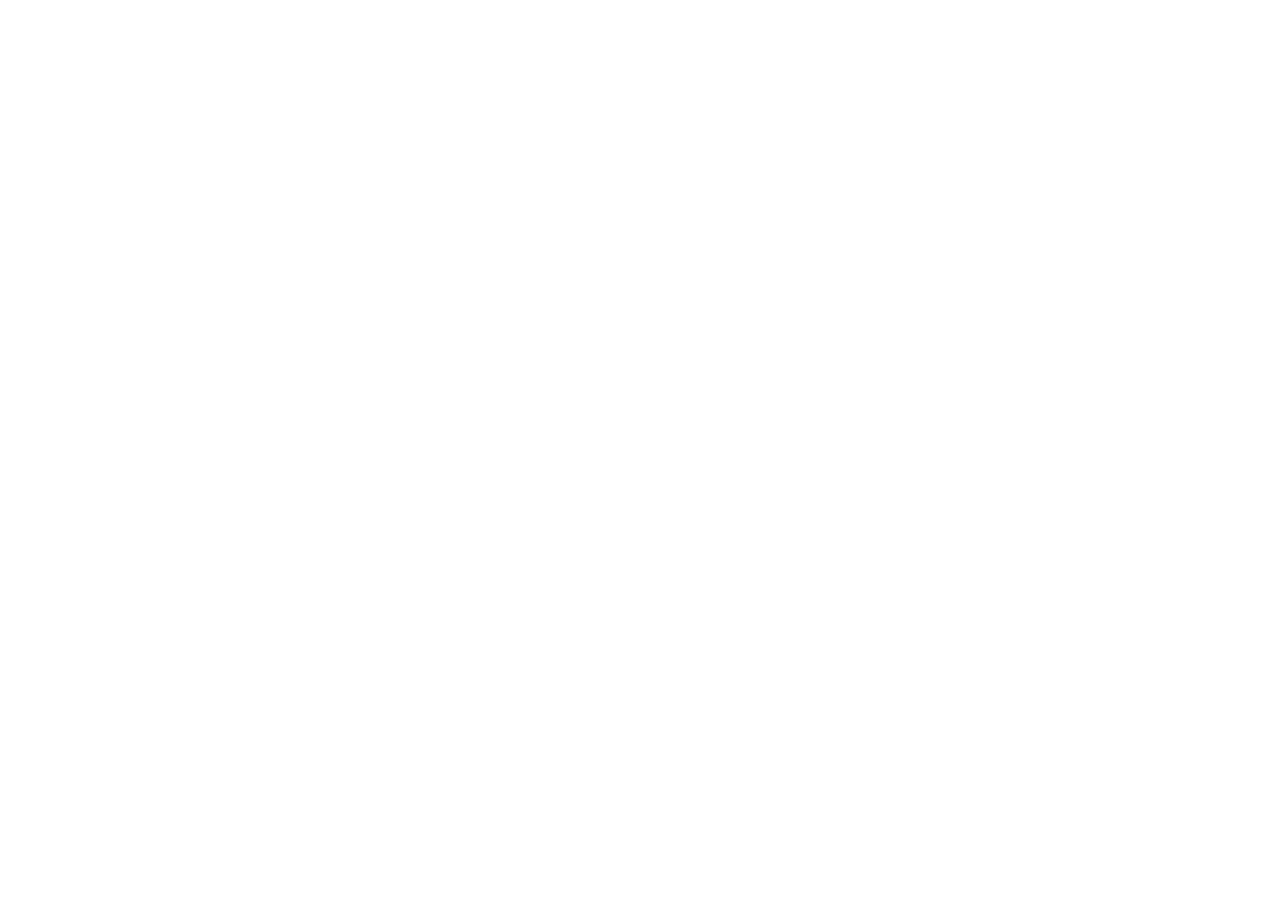
==== index.html @ 1d8d551d "First commit" ====
<!DOCTYPE html>
<html lang="en">
<head>
    <meta charset="UTF-8">
    <meta name="viewport" content="width=device-width, initial-scale=1.0">
    <meta name="author" content="Мамчук Анна">
    <title>Головна</title>
</head>
<body>
    
</body>
</html>
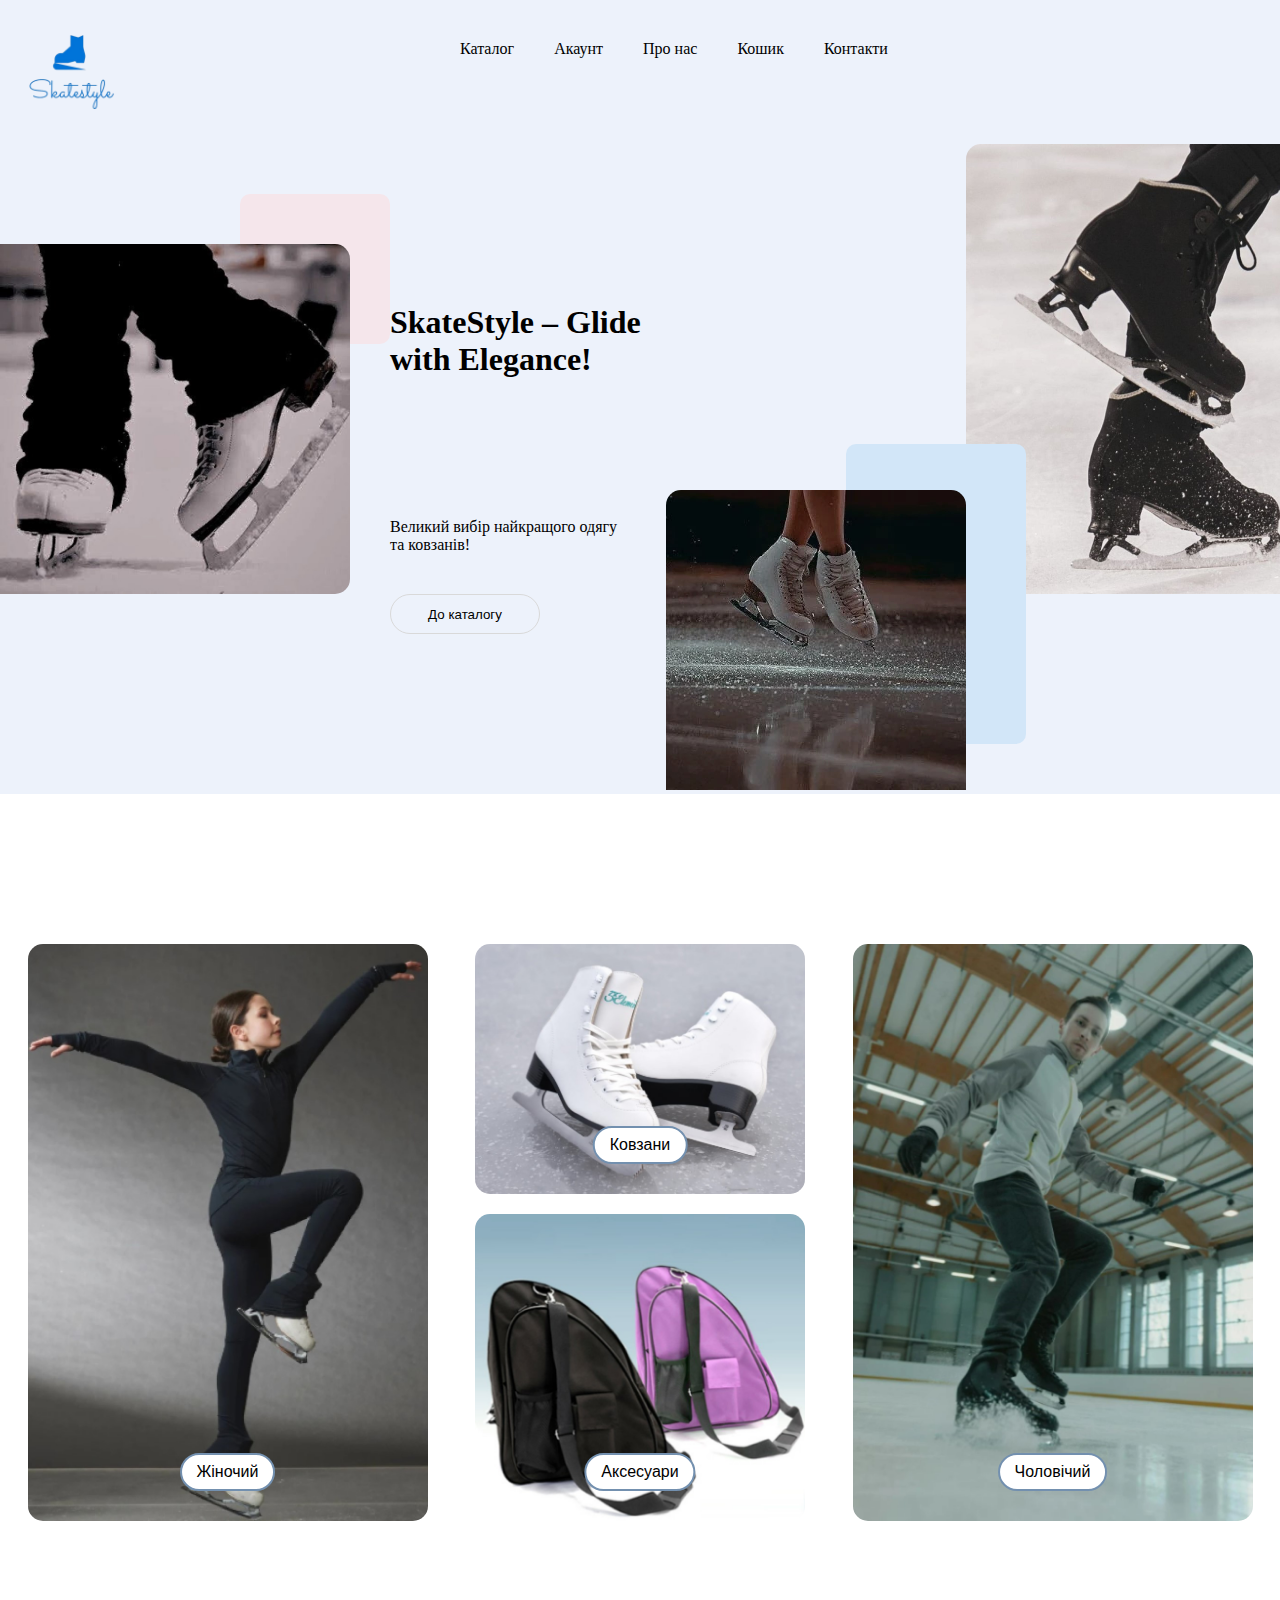
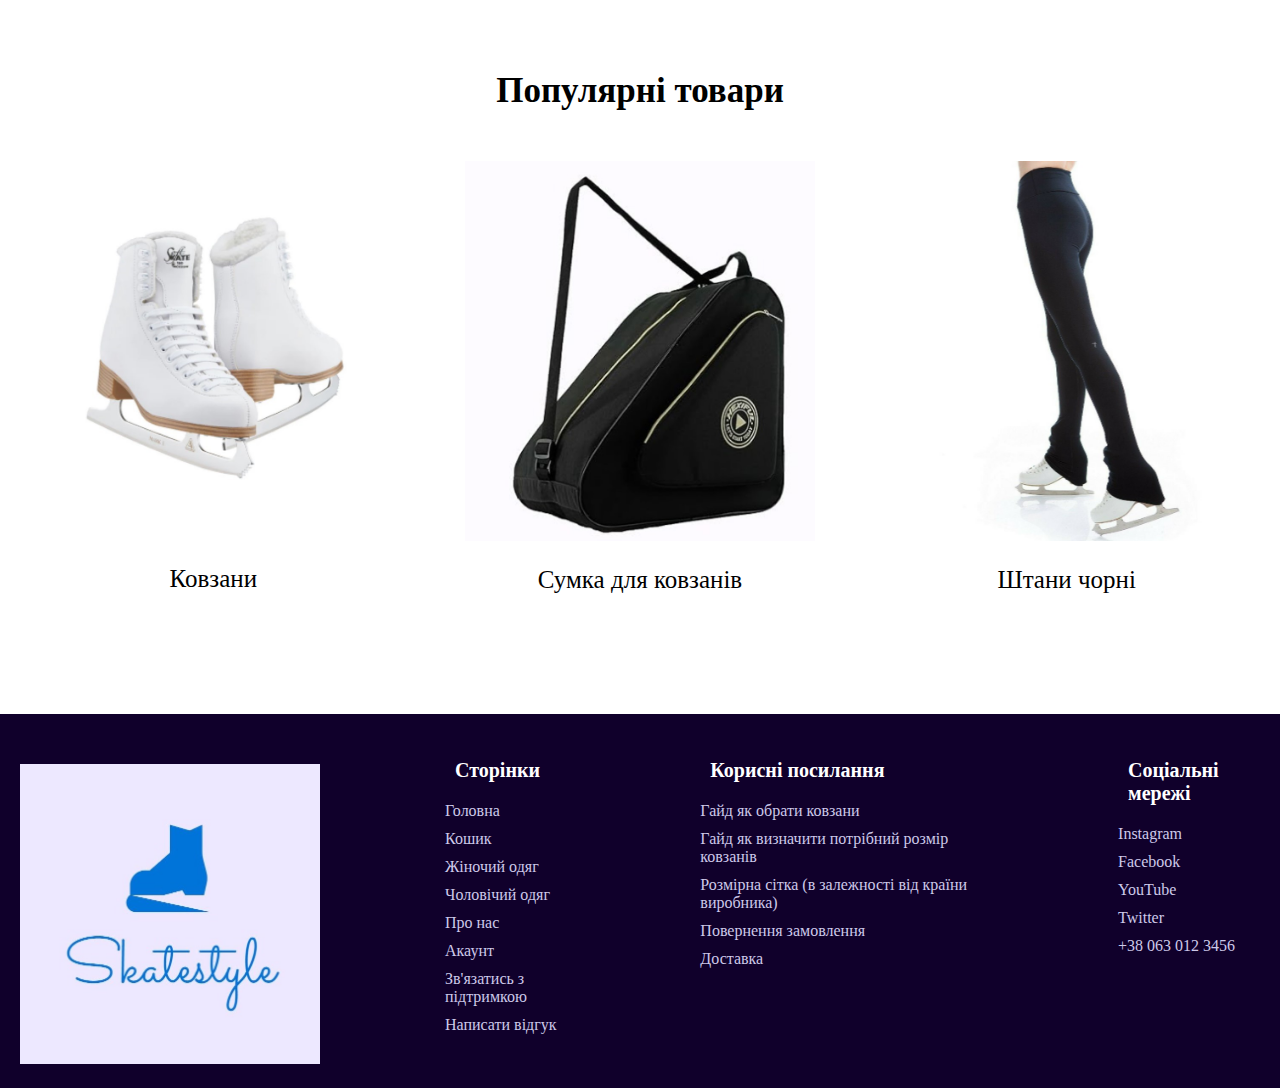
==== commit 2927bff2: "lab2" ====
--- a/index.html
+++ b/index.html
@@ -4,9 +4,152 @@
     <meta charset="UTF-8">
     <meta name="viewport" content="width=device-width, initial-scale=1.0">
     <meta name="author" content="Мамчук Анна">
-    <title>Головна</title>
+    <link rel="preconnect" href="https://fonts.googleapis.com">
+    <link rel="preconnect" href="https://fonts.gstatic.com" crossorigin>
+    <link href="https://fonts.googleapis.com/css2?family=Jacques+Francois&family=Lato:ital,wght@0,100;0,300;0,400;0,700;0,900;1,100;1,300;1,400;1,700;1,900&family=Montserrat:ital,wght@0,100..900;1,100..900&display=swap" rel="stylesheet">
+    <title>SkateStyle</title>
+    <link rel="stylesheet" href="styles/styleIndex.css">
 </head>
 <body>
-    
+    <header>
+        <section class="navbar">
+            <div class="logo">
+                <img src="images/logoRemoveBg.png" alt="">
+            </div>
+            <div class="nav-links">
+                <nav>
+                    <ul>
+                        <li><a href="shoppingPage.html">Каталог</a></li>
+                        <li><a href="account.html">Акаунт</a></li>
+                        <li><a href="aboutUs.html">Про нас</a></li>
+                        <li><a href="">Кошик</a></li>
+                        <li><a href="#phone-number">Контакти</a></li>
+                    </ul>
+                </nav>
+            </div>
+        </section>
+
+
+
+        <section class="container-header">
+            <div class="img-box">
+                <div class="first-img"><img src="images/indexImages/headerImg1.jpg" alt=""></div>
+                <div class="pink-box"></div>
+            </div>
+
+            <div class="slogan">
+                <h1>SkateStyle – Glide with Elegance!</h1>
+                <p>Великий вибір найкращого одягу та ковзанів!</p>
+                <button>До каталогу</button>
+            </div>
+
+            <div class="third-img"><img src="images/indexImages/headerImg3.jpg" alt=""></div>
+            
+            <div class="img-box">
+                <div class="second-img"><img src="images/indexImages/headerImg2.jpg" alt=""></div>
+                <div class="blue-box"></div>
+            </div>
+
+        </section>
+    </header>
+
+
+
+
+
+    <main>
+        <section class="categories-container">
+            <div class="category-w-m">
+                <img src="images/indexImages/womenSection.jpg" alt="">
+                <button><a href="" class="imgbtn">Жіночий</a></button>
+            </div>
+
+            <div class="category-skates-accessories">
+                <div>
+                    <img src="images/indexImages/skatesSection.jpg" alt="">
+                    <button><a href="" class="imgbtn">Ковзани</a></button>
+                </div>
+                <div>
+                    <img src="images/indexImages/accessoriesSection.jpg" alt="">
+                    <button><a href="" class="imgbtn">Аксесуари</a></button>
+                </div>
+            </div>
+
+            <div class="category-w-m">
+                <img src="images/indexImages/menSection.jpg" alt="">
+                <button><a href="" class="imgbtn">Чоловічий</a></button>
+            </div>
+        </section>
+
+
+        <section class="popular-products">
+            <h2>Популярні товари</h2>
+            <div class="popular-products-container">
+                <div class="popular-product">
+                    <img src="images/indexImages/popularSkates.jpg" alt="">
+                    <a href="">Ковзани</a>
+                </div>
+
+                <div class="popular-product">
+                    <img src="images/indexImages/popularAccessories.jpg" alt="">
+                    <a href="">Сумка для ковзанів</a>
+                </div>
+
+                <div class="popular-product">
+                    <img src="images/indexImages/popularClothes.jpg" alt="">
+                    <a href="">Штани чорні</a>
+                </div>
+            </div>
+        </section>
+
+    </main>
+
+
+
+
+    <footer>
+        <section class="footer">
+            <div>
+                <img src="images/logoBg.jpg" alt="">
+            </div>
+
+            <div>
+                <h3>Сторінки</h3>
+                <ul>
+                    <li><a href="index.html">Головна</a></li>
+                    <li><a href="">Кошик</a></li>
+                    <li><a href="">Жіночий одяг</a></li>
+                    <li><a href="">Чоловічий одяг</a></li>
+                    <li><a href="aboutUs.html">Про нас</a></li>
+                    <li><a href="account.html">Акаунт</a></li>
+                    <li><a href="">Зв'язатись з підтримкою</a></li>
+                    <li><a href="">Написати відгук</a></li>
+                </ul>
+            </div>
+
+            <div>
+                <h3>Корисні посилання</h3>
+                <ul>
+                    <li><a href="https://www.moyo.ua/ua/news/kak_vybrat_konki_poshagovaya_instrukciya_dlya_novichkov.html?srsltid=AfmBOorCi7uyFH3OH75NK09st1eelKuFXNc5tp2CokqJEmZNsnhjN98M">Гайд як обрати ковзани</a></li>
+                    <li><a href="">Гайд як визначити потрібний розмір ковзанів</a></li>
+                    <li><a href="dimensionalGrid.html">Розмірна сітка (в залежності від країни виробника)</a></li>
+                    <li><a href="">Повернення замовлення</a></li>
+                    <li><a href="">Доставка</a></li>
+                </ul>
+            </div>
+
+            <div>
+                <h3>Соціальні мережі</h3>
+                <ul>
+                    <li><a href="">Instagram</a></li>
+                    <li><a href="">Facebook</a></li>
+                    <li><a href="">YouTube</a></li>
+                    <li><a href="">Twitter</a></li>
+                    <li><a href="" id="phone-number">+38 063 012 3456</a></li>
+                </ul>
+            </div>
+            
+        </section>
+    </footer>
 </body>
 </html>--- a/styles/styleIndex.css
+++ b/styles/styleIndex.css
@@ -0,0 +1,260 @@
+* {
+    margin: 0;
+    padding: 0;
+}
+
+body {
+    font-family: "Monserrat", serif;
+}
+
+html {
+    scroll-behavior: smooth;
+}
+
+header {
+    background-color: #EDF2FB;
+}
+
+.navbar {
+    display: flex;
+    flex-direction: row;
+    gap: 300px;
+}
+
+.logo img {
+    height: 120px;
+    margin: 10px;
+}
+
+.nav-links {
+    padding-top: 20px;
+}
+
+nav ul {
+    display: flex;
+    flex-direction: row;
+}
+
+nav ul li {
+    padding: 20px;
+    list-style: none;
+}
+
+nav ul li a {
+    text-decoration: none;
+    color: black;
+}
+
+.container-header {
+    display: flex;
+    flex-direction: row;
+    justify-content: space-between;
+}
+
+.first-img {
+    margin-top: 100px;
+    margin-bottom: 200px;
+}
+
+.first-img img {
+    height: 350px;
+    border-radius: 0 15px 15px 0;
+    position: relative;
+    z-index: 1; 
+    display: block; 
+}
+
+.img-box {
+    position: relative; 
+    display: inline-block; 
+}
+
+.pink-box {
+    position: absolute;
+    width: 150px; 
+    height: 150px;
+    background-color: #f5e6eb; 
+    top: 50px; 
+    left: 240px;
+    border-radius: 10px; 
+    z-index: 0;
+}
+
+.slogan {
+    display: flex;
+    flex-direction: column;
+    justify-content: center;
+}
+
+.slogan h1 {
+    margin-bottom: 100px;
+    margin-left: 40px;
+    font-size: 2rem;
+}
+
+.slogan p {
+    margin: 40px;
+}
+
+.slogan button {
+    height: 40px;
+    width: 150px;
+    background: none;
+    border: 0.01em solid #D9D9D9;
+    border-radius: 25px;
+    margin-left: 40px;
+}
+
+.second-img img {
+    height: 450px;
+    border-radius: 15px 0 0 15px;
+}
+
+.blue-box {
+    position: absolute;
+    width: 180px; 
+    height: 300px;
+    background-color: #D2E6F8; 
+    top: 300px; 
+    left: -120px;
+    border-radius: 10px; 
+    z-index: 0;
+}
+
+.third-img {
+    display: flex;
+    align-self: flex-end;
+    position: relative;
+    z-index: 1; 
+    display: block;
+}
+
+.third-img img {
+    width: 300px;
+    border-radius: 15px 15px 0 0;
+}
+
+
+
+
+
+.categories-container {
+    display: flex;
+    justify-content: space-evenly;
+    margin: 150px 0;
+    gap: 20px;
+}
+
+.category-skates-accessories {
+    display: flex;
+    flex-direction: column;
+    gap: 20px;
+}
+
+.category-w-m,
+.category-skates-accessories div {
+    position: relative; 
+    width: 100%;
+    max-width: 400px;
+}
+
+.category-w-m img {
+    width: 400px;
+    border-radius: 15px;
+    display: block;
+}
+
+.category-skates-accessories img {
+    width: 330px;
+    border-radius: 15px;
+    display: block;
+}
+
+.categories-container button {
+    position: absolute;
+    bottom: 30px; 
+    left: 50%;
+    transform: translateX(-50%);
+    background-color: #ffffff;
+    border: 2px solid #7390af;
+    border-radius: 20px;
+    padding: 8px 15px;
+    cursor: pointer;
+}
+
+.categories-container button a {
+    text-decoration: none;
+    color: #000;
+    font-size: 16px;
+}
+
+.categories-container button:hover {
+    background-color: #7390af;
+}
+
+
+
+
+
+.popular-products h2{
+    text-align: center;
+    font-size: 35px;
+    margin-bottom: 50px;
+}
+
+.popular-products-container {
+    display: flex;
+    justify-content: space-around;
+}
+
+.popular-products-container img {
+    width: 350px;
+}
+
+.popular-product {
+    display: flex;
+    flex-direction: column;
+}
+
+.popular-product a {
+    text-decoration: none;
+    color: black;
+    padding-top: 25px;
+    text-align: center;
+    font-size: 25px;
+}
+
+
+
+footer {
+    background-color: #10002B;
+    margin-top: 120px;
+    padding-top: 30px;
+}
+
+.footer {
+    display: flex;
+    flex-direction: row;
+    gap: 100px;
+}
+
+.footer h3 {
+    color: white;
+    font-size: 20px;
+    margin: 15px;
+}
+
+.footer div ul li {
+    list-style: none;
+    padding: 5px;
+}
+
+.footer div ul li a {
+    text-decoration: none;
+    color: rgb(205, 201, 233);
+}
+
+footer img {
+    width: 300px;
+    margin: 20px;
+}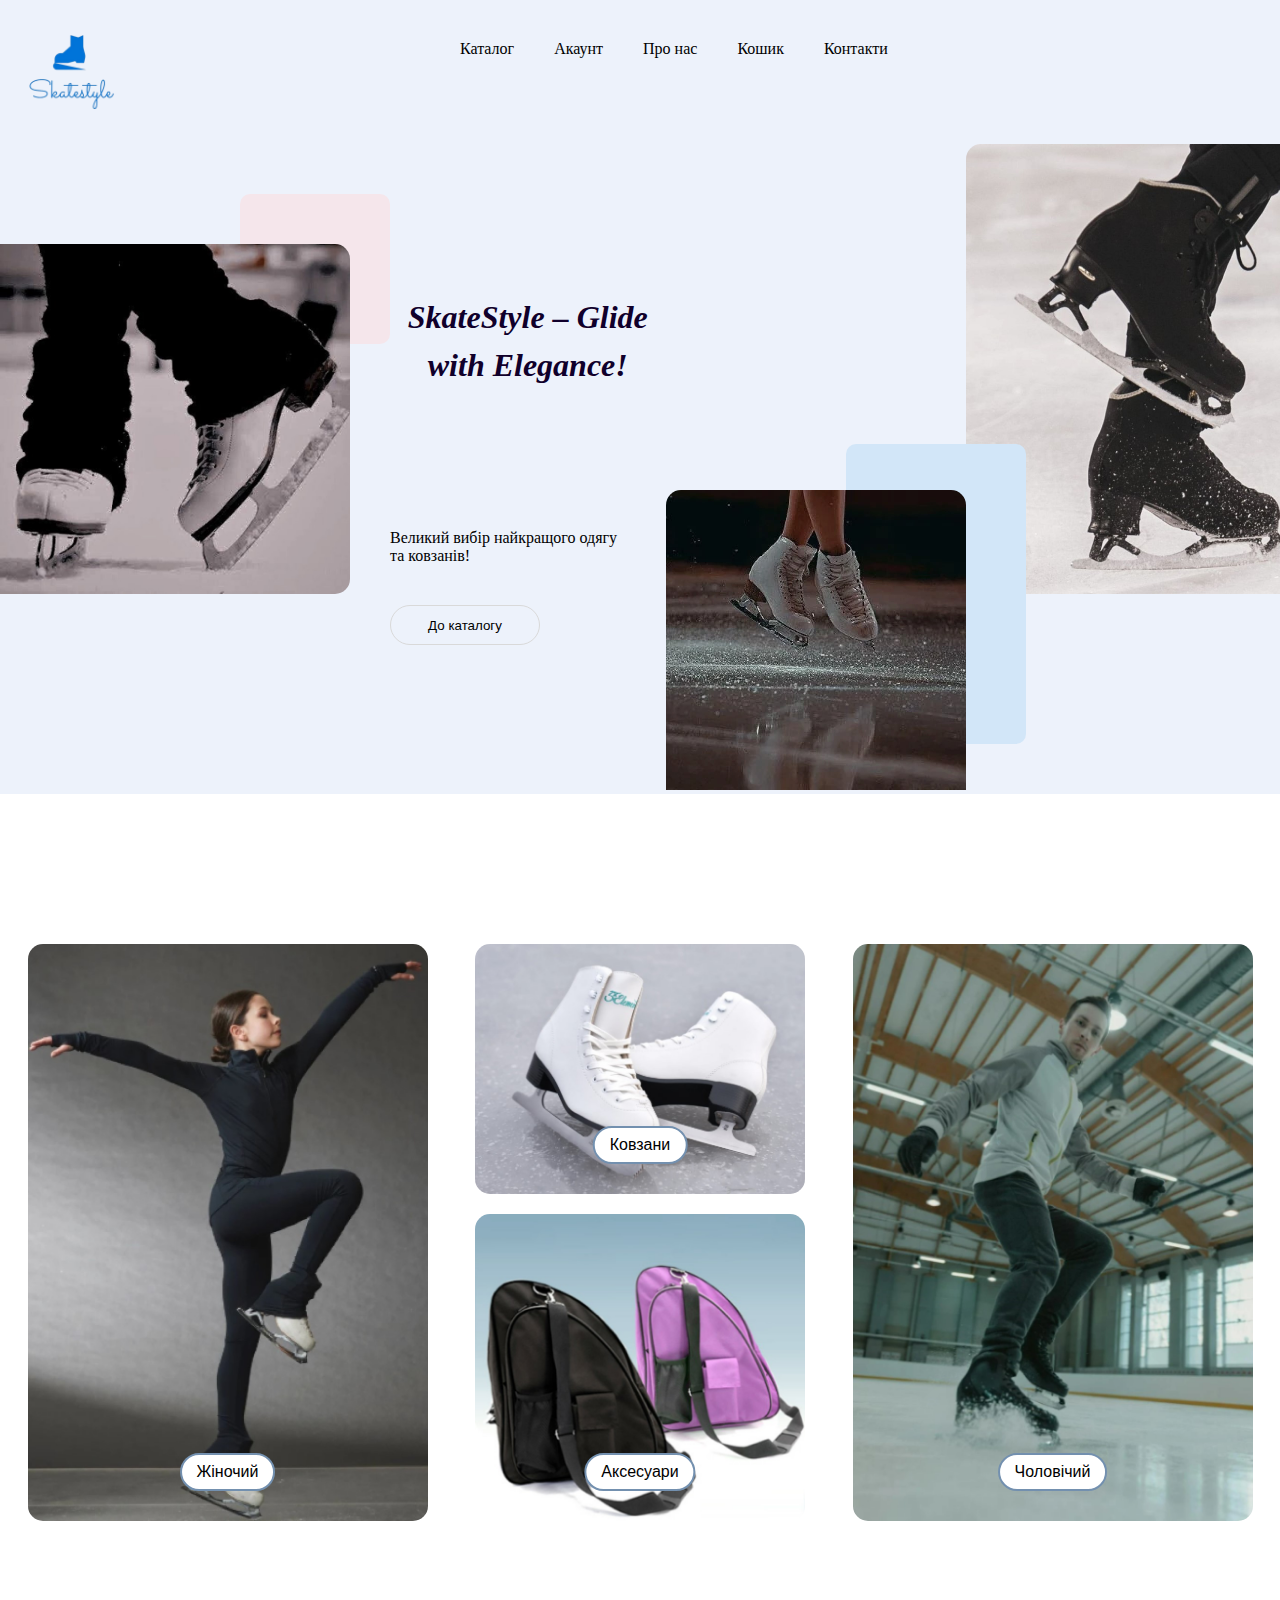
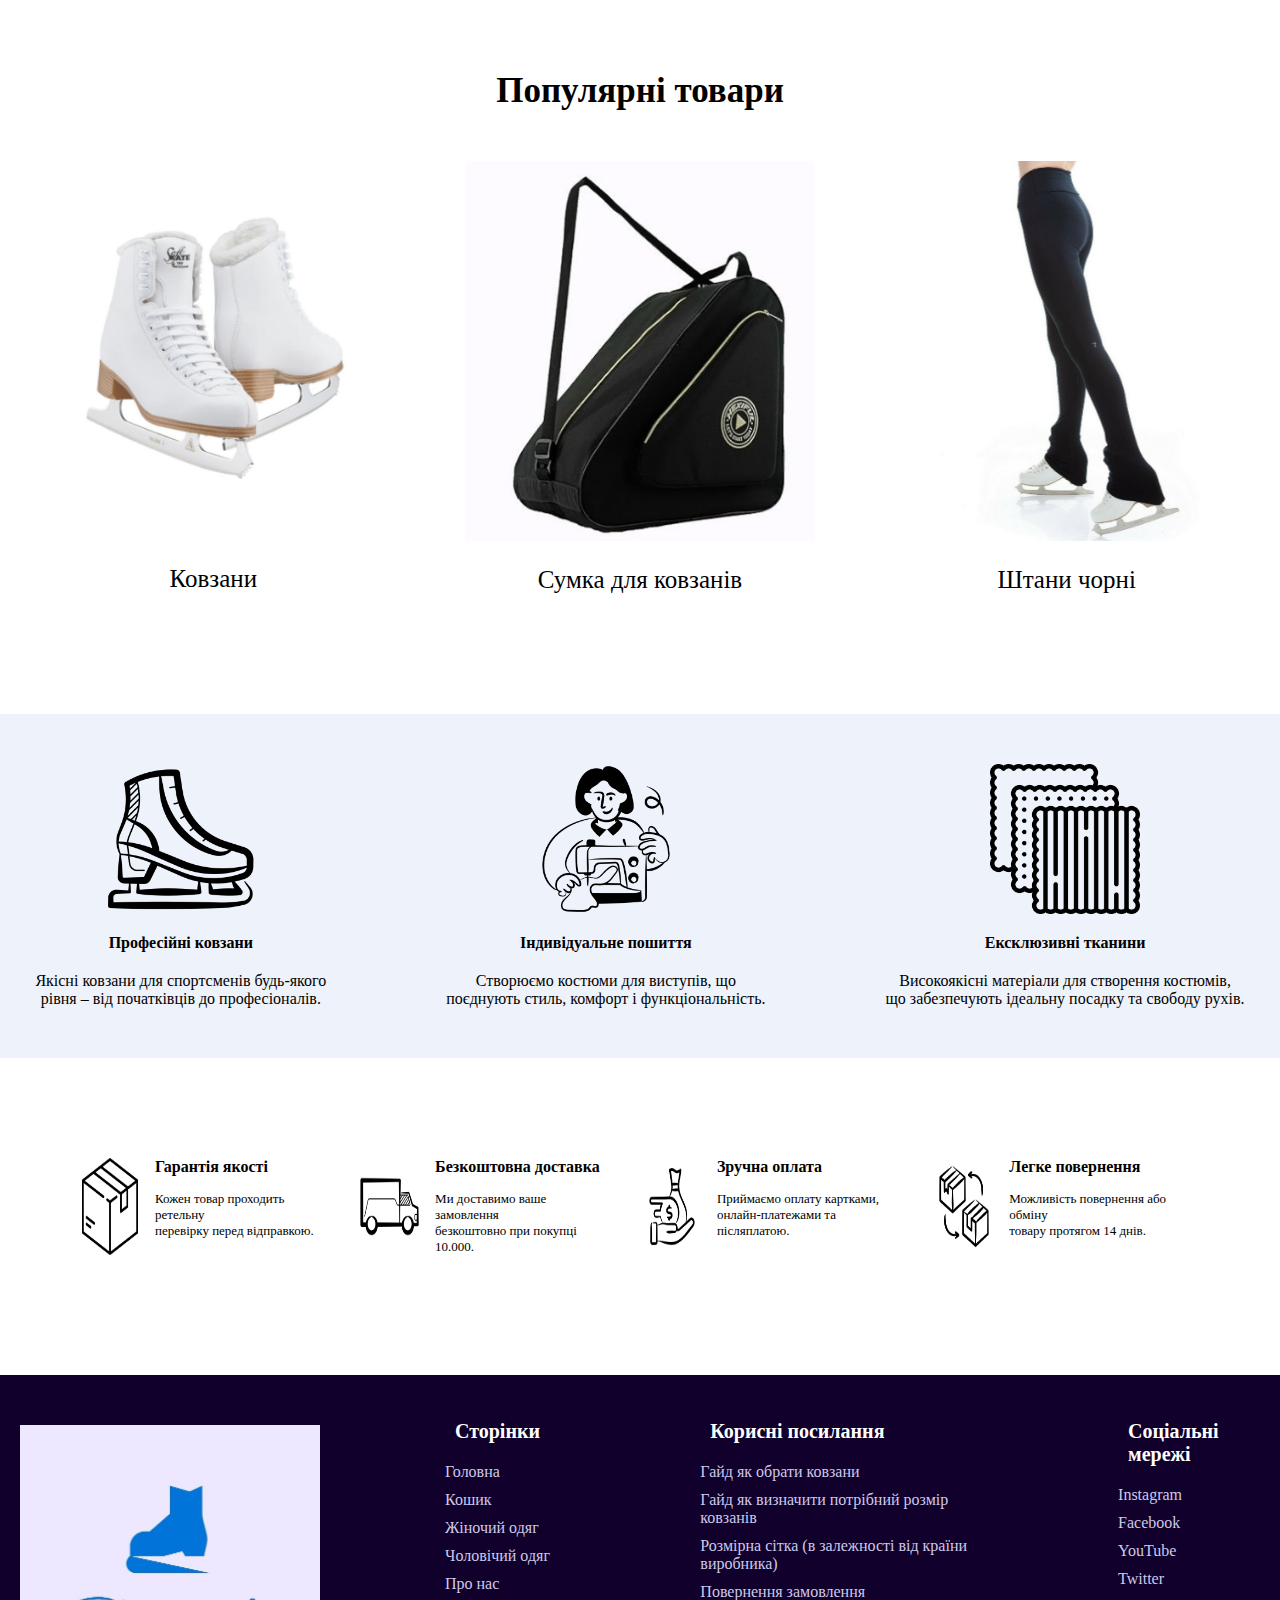
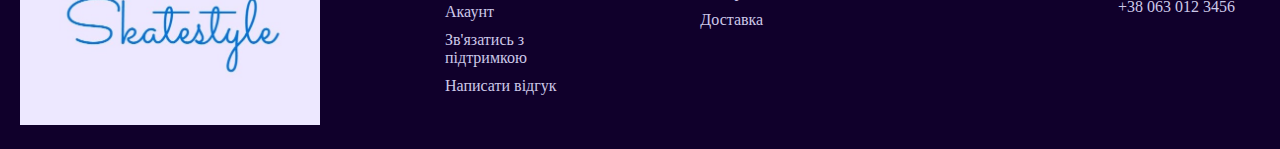
==== commit 59fb662f: "lab3" ====
--- a/index.html
+++ b/index.html
@@ -14,7 +14,7 @@
     <header>
         <section class="navbar">
             <div class="logo">
-                <img src="images/logoRemoveBg.png" alt="">
+                <a href="index.html"><img src="images/logoRemoveBg.png" alt=""></a>
             </div>
             <div class="nav-links">
                 <nav>
@@ -101,6 +101,62 @@
                 </div>
             </div>
         </section>
+
+
+        <section class="features">
+            <div>
+                <img src="images/ice-skate.png" alt="Ковзани">
+                <h4>Професійні ковзани</h4>
+                <p>Якісні ковзани для спортсменів будь-якого <br> рівня – від початківців до професіоналів.</p>
+            </div>
+            
+            <div>
+                <img src="images/sewing.png" alt="Шиття">
+                <h4>Індивідуальне пошиття</h4>
+                <p>Створюємо костюми для виступів, що <br> поєднують стиль, комфорт і функціональність.</p>
+            </div>
+            
+            <div>
+                <img src="images/fabric.png" alt="Тканини">
+                <h4>Ексклюзивні тканини</h4>
+                <p>Високоякісні матеріали для створення костюмів, <br> що забезпечують ідеальну посадку та свободу рухів.</p>
+            </div>            
+        </section>
+
+        <section class="features-wrap">
+            <div class="features-wrap-box">
+                <img src="images/box.png" alt="Гарантія якості">
+                <div class="features-wrap-box-text">
+                    <h4>Гарантія якості</h4>
+                    <p>Кожен товар проходить ретельну <br> перевірку перед відправкою.</p>
+                </div>
+            </div>
+        
+            <div class="features-wrap-box">
+                <img src="images/delivery-truck .png" alt="Безкоштовна доставка">
+                <div class="features-wrap-box-text">
+                    <h4>Безкоштовна доставка</h4>
+                    <p>Ми доставимо ваше замовлення <br> безкоштовно при покупці 10.000.</p>
+                </div>
+            </div>
+        
+            <div class="features-wrap-box">
+                <img src="images/prepayment.png" alt="Зручна оплата">
+                <div class="features-wrap-box-text">
+                    <h4>Зручна оплата</h4>
+                    <p>Приймаємо оплату картками, <br> онлайн-платежами та післяплатою.</p>
+                </div>
+            </div> 
+        
+            <div class="features-wrap-box">
+                <img src="images/exchange.png" alt="Легке повернення">
+                <div class="features-wrap-box-text">
+                    <h4>Легке повернення</h4>
+                    <p>Можливість повернення або обміну <br> товару протягом 14 днів.</p>
+                </div>
+            </div>           
+        </section>
+        
 
     </main>
 
--- a/styles/styleIndex.css
+++ b/styles/styleIndex.css
@@ -10,6 +10,10 @@
 html {
     scroll-behavior: smooth;
 }
+
+
+/* header */
+
 
 header {
     background-color: #EDF2FB;
@@ -89,7 +93,11 @@
 .slogan h1 {
     margin-bottom: 100px;
     margin-left: 40px;
-    font-size: 2rem;
+    font-size: 32px;
+    color: #10002B;
+    font-style: italic;
+    line-height: 1.5;
+    text-align: center;
 }
 
 .slogan p {
@@ -135,7 +143,7 @@
 }
 
 
-
+/* main */
 
 
 .categories-container {
@@ -226,6 +234,70 @@
 
 
 
+.features {
+    background-color: #EDF2FB;
+    display: flex;
+    justify-content: center;
+    gap: 120px;
+    padding: 50px 0;
+    margin-top: 120px;
+}
+
+.features div {
+    display: flex;
+    flex-direction: column;
+    justify-content: center;
+    align-items: center;
+}
+
+.features img {
+    width: 150px;
+}
+
+.features h4 {
+    padding: 20px;
+}
+
+.features p {
+    text-align: center;
+}
+
+
+
+
+
+.features-wrap {
+    display: flex;
+    justify-content: space-between;
+    gap: 30px;
+    margin: 100px 80px;
+}
+
+.features-wrap-box {
+    display: flex;
+    gap: 15px;
+}
+
+.features-wrap-box-text {
+    display: flex;
+    flex-direction: column;
+    gap: 15px;
+}
+
+.features-wrap img {
+    width: 60px;
+}
+
+.features-wrap p {
+    font-size: small;
+}
+
+
+
+
+/* footer */
+
+
 footer {
     background-color: #10002B;
     margin-top: 120px;
